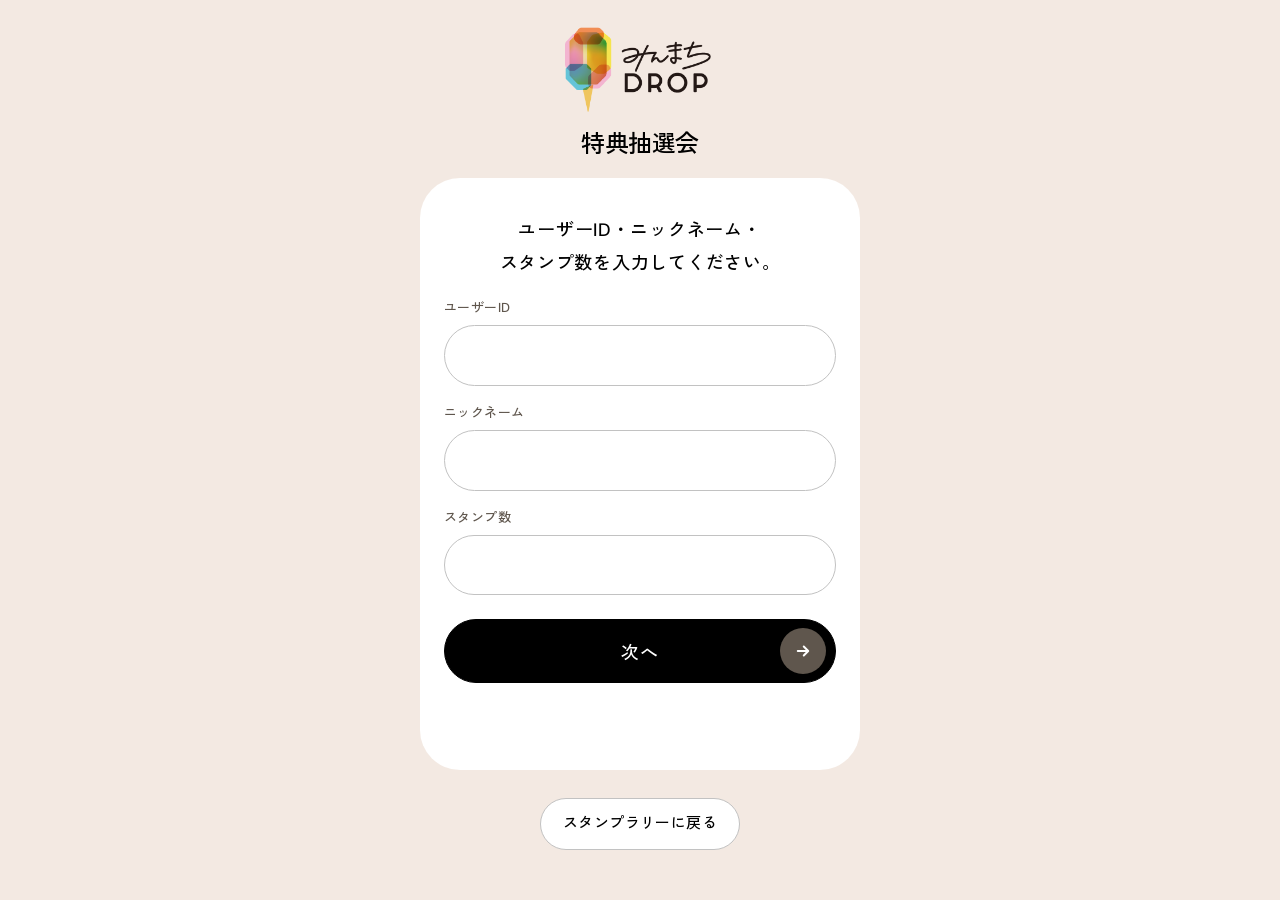
==== index.html @ 770a48d3 "change logo" ====
<!doctype html>
<html lang="ja">
<head>
  <meta charset="utf-8">
  <meta name="viewport" content="width=device-width, initial-scale=1, viewport-fit=cover">
  <meta name="robots" content="noindex, nofollow">
  <meta name="referrer" content="no-referrer">
  <meta name="theme-color" content="#F3E9E2">
  <title>特典抽選会</title>
  <link rel="preconnect" href="https://fonts.googleapis.com">
  <link rel="preconnect" href="https://fonts.gstatic.com" crossorigin>
  <link rel="stylesheet" href="https://fonts.googleapis.com/css2?family=Chonburi&family=DM+Sans:opsz,wght@9..40,400..800&family=Zen+Kaku+Gothic+New:wght@400;500;700&display=swap">
  <link rel="stylesheet" href="assets/style.css">
</head>
<body class="lottery lp">
  <main class="wrap">
    <header class="brand">
      <img class="brand-logo" src="assets/logo.png" alt="みんまちDROP for 中之島" width="262" height="160">
      <h1 id="eventName" class="brand-title">特典抽選会</h1>
    </header>

    <!-- ユーザーID・ニックネーム・スタンプ数の入力（遷移元サイトから渡す仕様が決まるまでの仮） -->
    <section data-view="entry" class="panel card">
      <p class="lead center">ユーザーID・ニックネーム・<br>スタンプ数を入力してください。</p>
      <form id="entryForm" class="form" novalidate>
        <label>ユーザーID
          <input id="userId" type="text" maxlength="100" autocomplete="off" autocapitalize="off" spellcheck="false" required>
        </label>
        <label>ニックネーム
          <input id="nickname" type="text" maxlength="30" autocomplete="nickname" required>
        </label>
        <label>スタンプ数
          <input id="points" type="number" inputmode="numeric" min="0" step="1" required>
        </label>
        <button class="btn btn-primary btn-xl" type="submit">次へ</button>
        <p class="error" id="entryError" role="alert"></p>
      </form>
    </section>

    <section data-view="loading" class="panel center" hidden>
      <p class="status-text">読み込み中<span class="dots"></span></p>
    </section>

    <!-- スタンプ数に応じたボタン -->
    <section data-view="tiers" class="panel" hidden>
      <div class="summary">
        <span><strong id="sumNick"></strong> さん</span>
        <span><strong id="sumPoints"></strong> スタンプ</span>
        <button id="changeBtn" class="link" type="button">入力し直す</button>
      </div>
      <p class="lead center" id="tierLead"></p>
      <div id="tierList" class="tier-list"></div>
      <p class="note center">ボタンを押すとアンケートに進みます。抽選は1人1回です。</p>
    </section>

    <section data-view="nocode" class="panel card center" hidden>
      <h2 class="h2">会場のQRコードから開いてください</h2>
      <p class="muted">抽選は会場に掲示しているQRコードから参加できます。</p>
    </section>

    <section data-view="closed" class="panel card center" hidden>
      <h2 class="h2">現在は受付時間外です</h2>
      <p class="muted" id="closedText"></p>
    </section>

    <section data-view="error" class="panel card center" hidden>
      <h2 class="h2">うまく読み込めませんでした</h2>
      <p id="errorText" class="muted"></p>
      <button id="retryBtn" class="btn" type="button">もう一度試す</button>
    </section>

    <div class="center rally-box">
      <a class="btn js-rally" href="#">スタンプラリーに戻る</a>
    </div>
  </main>

  <script src="assets/config.js"></script>
  <script src="assets/api.js"></script>
  <script src="assets/lp.js"></script>
</body>
</html>
---- assets/style.css ----
/* みんまちDROP のトーンに合わせたスタイル
   ベージュの地、黒の文字、ブラウンのアクセント、白いピル型ボタン、角を落とした八角形、
   ロゴの5色（半透明で重なる）を差し色に使う */

:root {
  --bg: #F3E9E2;
  --surface: #FFFFFF;
  --ink: #000000;
  --ink-2: #3D3D3D;
  --brown: #5F564D;
  --muted: #978E85;
  --line: #C2C2C2;
  --line-soft: #E4DAD2;

  --c-pink: #F49AC1;
  --c-orange: #F2803A;
  --c-yellow: #F6CF3A;
  --c-green: #43B26E;
  --c-blue: #46B4E3;

  --ok: #2E9E5B;
  --ng: #E04848;

  --radius-card: 28px;
  --radius-pill: 999px;
  --octagon: polygon(29% 0, 71% 0, 100% 29%, 100% 71%, 71% 100%, 29% 100%, 0 71%, 0 29%);

  --font: "DM Sans", "Zen Kaku Gothic New", "Hiragino Sans", "Yu Gothic UI", sans-serif;
  --font-display: "Chonburi", "DM Sans", serif;
}

* { box-sizing: border-box; }

html, body { margin: 0; }

body {
  background: var(--bg);
  color: var(--ink);
  font-family: var(--font);
  font-size: 16px;
  line-height: 1.7;
  letter-spacing: .02em;
  -webkit-text-size-adjust: 100%;
  -webkit-font-smoothing: antialiased;
}

button { font-family: inherit; }

.wrap {
  position: relative;
  max-width: 480px;
  margin: 0 auto;
  padding: 28px 20px calc(40px + env(safe-area-inset-bottom));
}

.center { text-align: center; }
.muted { color: var(--brown); }
.small { font-size: 13px; }
.h2 { margin: 4px 0 8px; font-size: 22px; font-weight: 700; letter-spacing: -.01em; }
.foot { margin: 32px 0 0; text-align: center; font-size: 12px; color: var(--muted); }
.error { color: var(--ng); min-height: 1.6em; margin: 8px 0 0; font-size: 14px; }

/* ---------- ブランド見出し ---------- */

.brand { text-align: center; margin-bottom: 8px; }
.brand-kicker {
  margin: 0;
  font-size: 13px;
  font-weight: 700;
  color: var(--brown);
  letter-spacing: .08em;
}
.brand-kicker span { margin-left: 2px; font-weight: 800; letter-spacing: .04em; }
.brand-title {
  margin: 2px 0 0;
  font-size: 26px;
  font-weight: 700;
  letter-spacing: -.01em;
}

/* ---------- カードとボタン ---------- */

.card {
  background: var(--surface);
  border-radius: var(--radius-card);
  padding: 28px 22px;
}

.panel { margin-top: 8px; }

.btn {
  appearance: none;
  display: inline-flex;
  align-items: center;
  justify-content: center;
  gap: 10px;
  min-height: 52px;
  padding: 12px 22px;
  border: 1px solid var(--line);
  border-radius: var(--radius-pill);
  background: var(--surface);
  color: var(--ink);
  font-size: 15px;
  font-weight: 500;
  white-space: nowrap;
  cursor: pointer;
  transition: transform .15s ease, background .15s ease;
}
.btn:active { transform: scale(.97); }
.btn:disabled { opacity: .45; cursor: default; }
.btn-primary { background: var(--ink); border-color: var(--ink); color: #fff; }
.btn-xl { width: 100%; min-height: 60px; font-size: 18px; font-weight: 700; margin: 8px 0; }
.btn-small { min-height: 36px; padding: 6px 14px; font-size: 13px; }

/* 抽選ボタン（黒のピル＋ブラウンの丸矢印） */
.cta {
  position: relative;
  display: inline-flex;
  align-items: center;
  justify-content: space-between;
  gap: 16px;
  width: 100%;
  max-width: 340px;
  min-height: 68px;
  margin: 18px auto 6px;
  padding: 8px 10px 8px 32px;
  border: 0;
  border-radius: var(--radius-pill);
  background: var(--ink);
  color: #fff;
  font-size: 20px;
  font-weight: 700;
  letter-spacing: .06em;
  cursor: pointer;
  transition: transform .15s ease;
}
.cta::after {
  content: "";
  position: absolute;
  inset: -6px;
  border-radius: inherit;
  border: 2px solid var(--ink);
  opacity: 0;
  animation: cta-pulse 2.2s ease-out infinite;
}
.cta:active { transform: scale(.97); }
.cta:disabled { opacity: .5; }
.cta:disabled::after { animation: none; }
.cta-icon {
  display: grid;
  place-items: center;
  width: 50px;
  height: 50px;
  border-radius: 50%;
  background: var(--brown);
}
@keyframes cta-pulse {
  0% { opacity: .5; transform: scale(1); }
  100% { opacity: 0; transform: scale(1.12, 1.35); }
}

.lead { margin: 4px 0 0; font-size: 17px; font-weight: 500; line-height: 1.8; }
.note { margin: 10px 0 0; font-size: 12px; color: var(--muted); }

.pill {
  display: inline-block;
  margin: 0 0 8px;
  padding: 4px 16px;
  border-radius: var(--radius-pill);
  font-size: 13px;
  font-weight: 700;
  color: #fff;
  background: var(--brown);
}
.pill-done { background: var(--brown); }

.status-text { margin: 8px 0 0; font-size: 16px; font-weight: 700; letter-spacing: .1em; }
.status-text-en { font-family: var(--font-display); font-size: 20px; font-weight: 400; letter-spacing: .06em; }
.dots::after { content: ""; animation: dots 1.2s steps(4) infinite; }
@keyframes dots { 0% { content: ""; } 25% { content: "."; } 50% { content: ".."; } 75% { content: "..."; } }

/* ---------- 抽選ステージ ---------- */

.stage {
  position: relative;
  width: 260px;
  height: 260px;
  margin: 12px auto 8px;
}

.orb {
  position: absolute;
  inset: 0;
  transition: transform .5s cubic-bezier(.2, .9, .3, 1.2);
}

.piece {
  position: absolute;
  top: 50%;
  left: 50%;
  width: 128px;
  height: 128px;
  margin: -64px 0 0 -64px;
  clip-path: var(--octagon);
  mix-blend-mode: multiply;
  opacity: .88;
  --x: 0px; --y: 0px; --r: 0deg;
  transform: translate(var(--x), var(--y)) rotate(var(--r));
  animation: float 5s ease-in-out infinite;
  transition: transform .45s cubic-bezier(.5, 0, .3, 1), opacity .45s ease;
}
.p1 { background: var(--c-orange); --x: -34px; --y: -46px; --r: -8deg; animation-delay: 0s; }
.p2 { background: var(--c-yellow); --x: 38px;  --y: -30px; --r: 10deg;  animation-delay: -1s; }
.p3 { background: var(--c-pink);   --x: -44px; --y: 22px;  --r: 6deg;   animation-delay: -2s; }
.p4 { background: var(--c-green);  --x: 30px;  --y: 36px;  --r: -12deg; animation-delay: -3s; }
.p5 { background: var(--c-blue);   --x: -4px;  --y: 52px;  --r: 18deg;  animation-delay: -4s; width: 96px; height: 96px; margin: -48px 0 0 -48px; }

@keyframes float {
  0%, 100% { transform: translate(var(--x), var(--y)) rotate(var(--r)); }
  50% { transform: translate(calc(var(--x) * 1.08), calc(var(--y) * 1.08 - 6px)) rotate(calc(var(--r) + 8deg)); }
}

.core {
  position: absolute;
  top: 50%;
  left: 50%;
  width: 92px;
  height: 92px;
  margin: -46px 0 0 -46px;
  display: grid;
  place-items: center;
  clip-path: var(--octagon);
  background: var(--surface);
  transition: transform .4s cubic-bezier(.2, .9, .3, 1.4);
}
.core-text {
  font-family: var(--font-display);
  font-size: 34px;
  line-height: 1;
  color: var(--ink);
  transition: transform .3s ease, opacity .2s ease;
}

.stage-ring {
  position: absolute;
  inset: 18px;
  border-radius: 50%;
  border: 1px dashed var(--line);
  opacity: .9;
}

.stage-flash {
  position: absolute;
  top: 50%;
  left: 50%;
  width: 80px;
  height: 80px;
  margin: -40px 0 0 -40px;
  border-radius: 50%;
  background: #fff;
  opacity: 0;
  pointer-events: none;
}

/* 抽選中：ピースがかき混ぜられ、全体が回る */
.stage[data-state="drawing"] .orb { animation: spin 1.1s linear infinite; }
.stage[data-state="drawing"] .piece { animation: shuffle .55s ease-in-out infinite alternate; }
.stage[data-state="drawing"] .p2 { animation-delay: -.11s; }
.stage[data-state="drawing"] .p3 { animation-delay: -.22s; }
.stage[data-state="drawing"] .p4 { animation-delay: -.33s; }
.stage[data-state="drawing"] .p5 { animation-delay: -.44s; }
.stage[data-state="drawing"] .core { animation: throb .55s ease-in-out infinite alternate; }
.stage[data-state="drawing"] .core-text { animation: spin-rev 1.1s linear infinite; }
.stage[data-state="drawing"] .stage-ring { animation: spin 6s linear infinite; border-color: var(--ink); }

@keyframes spin { to { transform: rotate(360deg); } }
@keyframes spin-rev { to { transform: rotate(-360deg); } }
@keyframes shuffle {
  0% { transform: translate(var(--x), var(--y)) rotate(var(--r)) scale(1); }
  100% { transform: translate(calc(var(--x) * -.6), calc(var(--y) * -.6)) rotate(calc(var(--r) + 90deg)) scale(.82); }
}
@keyframes throb { from { transform: scale(.92); } to { transform: scale(1.06); } }

/* 発表直前：中心に集まる */
.stage[data-state="reveal"] .piece {
  animation: none;
  transform: translate(0, 0) rotate(45deg) scale(.45);
}
.stage[data-state="reveal"] .core { transform: scale(.7); }
.stage[data-state="reveal"] .core-text { opacity: 0; }

/* 当たり：はじけて大きく開く */
.stage[data-state="win"] .piece {
  animation: float 4s ease-in-out infinite;
  --x: 0px; --y: 0px;
}
.stage[data-state="win"] .p1 { --x: -50px; --y: -44px; }
.stage[data-state="win"] .p2 { --x: 52px;  --y: -40px; }
.stage[data-state="win"] .p3 { --x: -54px; --y: 38px; }
.stage[data-state="win"] .p4 { --x: 50px;  --y: 44px; }
.stage[data-state="win"] .p5 { --x: 0px;   --y: 62px; }
.stage[data-state="win"] .orb { transform: scale(.9); }
.stage[data-state="win"] .core { transform: scale(1.25); }
.stage[data-state="win"] .core-text { font-size: 26px; }
.stage[data-state="win"] .stage-flash { animation: flash .7s ease-out; }
.stage[data-state="win"] .stage-ring { border-style: solid; border-color: var(--c-orange); animation: spin 18s linear infinite; }

/* はずれ：ピースがしずくのように落ちる */
.stage[data-state="lose"] .piece { animation: none; opacity: .35; }
.stage[data-state="lose"] .p1 { transform: translate(-60px, 70px) rotate(-30deg) scale(.6); }
.stage[data-state="lose"] .p2 { transform: translate(64px, 76px) rotate(40deg) scale(.6); }
.stage[data-state="lose"] .p3 { transform: translate(-24px, 92px) rotate(20deg) scale(.55); }
.stage[data-state="lose"] .p4 { transform: translate(30px, 96px) rotate(-20deg) scale(.55); }
.stage[data-state="lose"] .p5 { transform: translate(0, 104px) rotate(10deg) scale(.6); }
.stage[data-state="lose"] .core { transform: translateY(-6px); }

@keyframes flash {
  0% { opacity: .95; transform: scale(.4); }
  100% { opacity: 0; transform: scale(4.2); }
}

/* 結果の見出しとの間をあける */
.stage[data-state="win"] { margin-bottom: 20px; }
.stage[data-state="lose"] { margin-bottom: 4px; }

/* ---------- 結果 ---------- */

.result-en {
  margin: 0 0 12px;
  font-family: var(--font-display);
  font-size: 40px;
  line-height: 1.1;
  letter-spacing: .02em;
  background: linear-gradient(90deg, var(--c-orange), var(--c-pink) 35%, var(--c-blue) 65%, var(--c-green));
  -webkit-background-clip: text;
  background-clip: text;
  color: transparent;
}
.result-en-lose { background: none; color: var(--brown); font-size: 30px; }

.result-card { animation: pop .5s cubic-bezier(.2, .9, .3, 1.2) both; }
.result-en { animation: pop .5s cubic-bezier(.2, .9, .3, 1.4) both; }
@keyframes pop {
  0% { opacity: 0; transform: translateY(18px) scale(.94); }
  100% { opacity: 1; transform: none; }
}

.result-label {
  display: inline-block;
  margin: 0 0 6px;
  padding: 3px 16px;
  border-radius: var(--radius-pill);
  font-size: 13px;
  font-weight: 700;
  color: #fff;
  background: var(--ink);
}
.result-label-lose { background: var(--muted); }

.prize { margin: 6px 0 18px; font-size: 26px; font-weight: 700; line-height: 1.4; letter-spacing: -.01em; }

.qr {
  width: min(240px, 66vw);
  margin: 0 auto 14px;
  padding: 12px;
  background: #fff;
  border: 1px solid var(--line-soft);
  border-radius: 20px;
}
.qr svg { display: block; width: 100%; height: auto; }

.code-label { margin: 4px 0 0; font-size: 12px; color: var(--muted); letter-spacing: .1em; }
.code { margin: 0 0 10px; font-size: 34px; font-weight: 700; letter-spacing: .14em; font-variant-numeric: tabular-nums; }

.confetti {
  position: fixed;
  inset: 0;
  width: 100%;
  height: 100%;
  pointer-events: none;
  z-index: 20;
}

@media (prefers-reduced-motion: reduce) {
  .piece, .core, .core-text, .orb, .stage-ring, .cta::after, .dots::after,
  .result-card, .result-en, .stage-flash { animation: none !important; transition: none !important; }
}

/* ---------- スタッフ画面 ---------- */

.staff .wrap { max-width: 560px; }
.staff .brand-title { font-size: 22px; }
.staff-info { margin: 4px 0 0; font-size: 13px; color: var(--brown); }

.form { display: grid; gap: 16px; }
.form label { display: grid; gap: 6px; font-size: 13px; font-weight: 500; color: var(--brown); }
.form input {
  font: inherit;
  font-size: 18px;
  padding: 14px 18px;
  border-radius: 16px;
  border: 1px solid var(--line);
  background: #fff;
  color: var(--ink);
}
.form input:focus { outline: 2px solid var(--ink); outline-offset: 1px; }
.form.inline { grid-template-columns: minmax(0, 1fr) auto; align-items: end; margin-top: 18px; }
.form.inline input { width: 100%; min-width: 0; }

.row { display: flex; gap: 8px; align-items: center; margin-top: 14px; }
.row.between { justify-content: space-between; margin-top: 0; margin-bottom: 14px; }
.row.center { justify-content: center; }

.tabs {
  display: flex;
  gap: 4px;
  margin: 8px 0 16px;
  padding: 5px;
  border-radius: var(--radius-pill);
  background: var(--brown);
}
.tab {
  border: 0;
  background: transparent;
  color: #fff;
  border-radius: var(--radius-pill);
  padding: 9px 18px;
  font-size: 14px;
  font-weight: 500;
  cursor: pointer;
}
.tab.active { background: #fff; color: var(--ink); font-weight: 700; }
.tab-right { margin-left: auto; opacity: .75; }

.reader { width: 100%; min-height: 8px; border-radius: 20px; overflow: hidden; }
.reader video { border-radius: 20px; }

.table-wrap { overflow-x: auto; }
.table { width: 100%; border-collapse: collapse; font-size: 14px; }
.table th, .table td { padding: 10px 6px; border-bottom: 1px solid var(--line-soft); text-align: right; white-space: nowrap; }
.table th:first-child, .table td:first-child { text-align: left; white-space: normal; }
.table th { font-size: 11px; color: var(--muted); font-weight: 500; letter-spacing: .06em; }
.table tr.zero td { color: var(--ng); }

.totals { display: grid; grid-template-columns: repeat(auto-fit, minmax(96px, 1fr)); gap: 8px; margin: 18px 0 0; }
.totals div { background: var(--bg); border-radius: 18px; padding: 10px 14px; }
.totals dt { font-size: 11px; color: var(--brown); }
.totals dd { margin: 0; font-size: 22px; font-weight: 700; font-variant-numeric: tabular-nums; }

.warn { margin-top: 14px; padding: 12px 16px; border-radius: 18px; background: #FBE7D9; font-size: 13px; }

.badge {
  display: inline-block;
  margin: 0 0 8px;
  padding: 6px 18px;
  border-radius: var(--radius-pill);
  font-size: 15px;
  font-weight: 700;
  color: #fff;
  background: var(--brown);
}
.badge-win { background: var(--c-orange); }
.badge-ok { background: var(--ok); }
.badge-ng { background: var(--ng); }

.sheet {
  position: fixed;
  inset: 0;
  z-index: 10;
  display: flex;
  align-items: flex-end;
  justify-content: center;
  padding: 16px;
  background: rgba(95, 86, 77, .55);
}
.sheet[hidden] { display: none; }
.sheet-body { width: 100%; max-width: 520px; animation: pop .3s ease both; }
.sheet .prize { margin-bottom: 8px; }

/* ===== LP・アンケート ===== */
.summary {
  display: flex;
  flex-wrap: wrap;
  align-items: center;
  justify-content: center;
  gap: 6px 14px;
  margin: 0 0 14px;
  font-size: 13px;
  color: var(--brown);
}
.summary strong { color: var(--ink); font-weight: 700; word-break: break-all; }
.link {
  appearance: none;
  border: 0;
  background: none;
  padding: 0;
  font: inherit;
  font-size: 13px;
  color: var(--ink);
  text-decoration: underline;
  cursor: pointer;
}
.lp .form, .survey-form { margin-top: 18px; }

.tier-list { display: grid; gap: 12px; margin: 20px 0 6px; }
.tier {
  appearance: none;
  display: flex;
  align-items: center;
  justify-content: space-between;
  gap: 12px;
  width: 100%;
  min-height: 68px;
  padding: 10px 26px;
  border: 2px solid var(--ink);
  border-radius: var(--radius-pill);
  background: var(--surface);
  color: var(--ink);
  font: inherit;
  cursor: pointer;
  transition: transform .15s ease;
}
.tier:active { transform: scale(.97); }
.tier-label { font-size: 19px; font-weight: 700; letter-spacing: .04em; }
.tier-range { font-size: 14px; font-weight: 500; }
.tier:not(:disabled) { color: var(--ink); box-shadow: 0 6px 0 var(--ink); }
.tier-c0:not(:disabled) { background: var(--c-yellow); }
.tier-c1:not(:disabled) { background: var(--c-orange); }
.tier-c2:not(:disabled) { background: var(--c-pink); }
.tier-c3:not(:disabled) { background: var(--c-blue); }
.tier-c4:not(:disabled) { background: var(--c-green); }
.tier:disabled {
  border-color: var(--line-soft);
  background: var(--line-soft);
  color: var(--muted);
  cursor: default;
}

.survey-form { display: grid; gap: 4px; }
.q { margin: 0 0 18px; padding: 0; border: 0; min-width: 0; }
.q-label { padding: 0; margin: 0 0 10px; font-size: 16px; font-weight: 700; line-height: 1.6; }
.req {
  display: inline-block;
  margin-left: 8px;
  padding: 0 8px;
  border-radius: var(--radius-pill);
  background: var(--ink);
  color: #fff;
  font-size: 11px;
  font-weight: 700;
  vertical-align: 2px;
}
.q-options { display: grid; gap: 8px; }
.opt {
  display: flex;
  align-items: center;
  gap: 10px;
  padding: 10px 16px;
  border: 1px solid var(--line);
  border-radius: 16px;
  font-size: 15px;
  cursor: pointer;
}
.opt:has(input:checked) { border-color: var(--ink); background: #FFF6E0; }
.opt input { width: 18px; height: 18px; margin: 0; accent-color: var(--ink); }
.q-input {
  width: 100%;
  font: inherit;
  font-size: 16px;
  padding: 12px 16px;
  border-radius: 16px;
  border: 1px solid var(--line);
  background: #fff;
  color: var(--ink);
}
textarea.q-input { resize: vertical; }
.q-input:focus { outline: 2px solid var(--ink); outline-offset: 1px; }
.q-error { margin: 6px 0 0; min-height: 0; font-size: 13px; color: var(--ng); }
.q-error:empty { display: none; }
.q.ng .opt, .q.ng .q-input { border-color: var(--ng); }

.done-note {
  margin: 0 auto 10px;
  padding: 8px 18px;
  width: fit-content;
  border-radius: var(--radius-pill);
  background: var(--brown);
  color: #fff;
  font-size: 13px;
  font-weight: 700;
  text-align: center;
}
#backBox { margin-top: 20px; }
.redeem-form { margin: 14px 0 6px; text-align: left; }
.redeem-form input { text-align: center; letter-spacing: .3em; font-size: 24px; font-weight: 700; }
.tier-h { margin-top: 22px; font-size: 16px; }

/* =====================================================================
   みんまちDROP for 中之島（drop.machiapps.com/nakanoshima）のトンマナに合わせる
   ・ロゴ画像のヘッダー、ミディアムウェイトの見出し、詰め気味の字間
   ・白地＋細いグレー枠のピル型ボタンに、ブラウンの丸い矢印アイコン
   ・ラベル類はブラウン地に白文字のピル
   ===================================================================== */

:root {
  --radius-card: 40px;
  --beige-soft: #F8F2EE;
  --arrow-white: url("data:image/svg+xml,%3Csvg xmlns='http://www.w3.org/2000/svg' viewBox='0 0 24 24'%3E%3Cpath d='M5 12h13M13 6l6 6-6 6' fill='none' stroke='%23fff' stroke-width='2.6' stroke-linecap='round' stroke-linejoin='round'/%3E%3C/svg%3E");
}

body { letter-spacing: .03em; }
.wrap { padding-top: 20px; }

/* ---------- ヘッダー ---------- */
.brand { margin-bottom: 14px; }
.brand-logo { display: block; width: 150px; height: auto; margin: 0 auto 12px; }
.brand-sub {
  display: inline-block;
  margin: 0 0 6px;
  padding: 2px 14px;
  border-radius: var(--radius-pill);
  background: var(--brown);
  color: #fff;
  font-size: 11px;
  font-weight: 700;
  letter-spacing: .12em;
}
.brand-title { margin: 0; font-size: 24px; font-weight: 500; letter-spacing: -.02em; }
.staff .brand-title { font-size: 20px; }

/* ---------- 文字 ---------- */
.lead { font-size: 18px; font-weight: 500; line-height: 1.8; letter-spacing: .04em; }
.h2 { font-weight: 500; letter-spacing: -.02em; }
.note, .foot { letter-spacing: .04em; }

/* ---------- カード ---------- */
.card { padding: 32px 24px; }

/* ---------- ボタン：黒のピル＋ブラウンの丸矢印（抽選ボタンと同じ形） ---------- */
.btn-xl.btn-primary {
  position: relative;
  min-height: 64px;
  padding: 10px 64px;
  border-radius: var(--radius-pill);
  font-weight: 500;
  letter-spacing: .06em;
}
.btn-xl.btn-primary::after {
  content: "";
  position: absolute;
  top: 50%;
  right: 9px;
  width: 46px;
  height: 46px;
  margin-top: -23px;
  border-radius: 50%;
  background: var(--brown) var(--arrow-white) center / 18px no-repeat;
}
.btn-xl.btn-primary:disabled::after { opacity: .6; }
.btn { font-weight: 500; }

/* ---------- LP のボタン（気分選択ボタンと同じ、白いピル＋丸矢印） ---------- */
.tier-list { gap: 14px; }
.tier,
.tier:not(:disabled),
.tier-c0:not(:disabled), .tier-c1:not(:disabled), .tier-c2:not(:disabled),
.tier-c3:not(:disabled), .tier-c4:not(:disabled) {
  position: relative;
  justify-content: flex-start;
  gap: 14px;
  min-height: 80px;
  padding: 10px 72px 10px 30px;
  border: 1px solid var(--line);
  background: var(--surface);
  color: var(--ink);
  box-shadow: none;
}
.tier::after {
  content: "";
  position: absolute;
  top: 50%;
  right: 20px;
  width: 34px;
  height: 34px;
  margin-top: -17px;
  border-radius: 50%;
  background: var(--brown) var(--arrow-white) center / 16px no-repeat;
}
.tier-label { font-size: 20px; font-weight: 500; letter-spacing: -.02em; }
.tier-range { font-size: 13px; font-weight: 500; color: var(--brown); letter-spacing: .02em; }
.tier:disabled {
  background: rgba(255, 255, 255, .45);
  border-color: var(--line-soft);
  color: var(--muted);
}
.tier:disabled .tier-range { color: var(--muted); }
.tier:disabled::after { background-color: var(--line); opacity: .7; }

/* ---------- ID・ポイントの表示（白いピル） ---------- */
.summary {
  width: fit-content;
  max-width: 100%;
  margin: 0 auto 18px;
  padding: 8px 22px;
  border-radius: var(--radius-pill);
  background: var(--surface);
  font-size: 13px;
}

/* ---------- ラベル類（ブラウンのピル） ---------- */
.result-label,
.pill,
.req,
.done-note { background: var(--brown); color: #fff; font-weight: 500; }
.result-label { padding: 4px 18px; font-size: 13px; letter-spacing: .06em; }
.result-label-lose { background: var(--muted); }
.req { font-weight: 500; }

/* ---------- 結果 ---------- */
.result-en {
  background: none;
  -webkit-background-clip: border-box;
  background-clip: border-box;
  color: var(--ink);
  font-size: 38px;
}
.result-en-lose { color: var(--brown); font-size: 30px; }
.prize { font-size: 26px; font-weight: 500; letter-spacing: -.02em; }

/* ---------- 入力欄（白いピル） ---------- */
.form label { font-weight: 500; }
.form input {
  border-radius: var(--radius-pill);
  padding: 14px 24px;
}
.form input:focus,
.q-input:focus { outline: 2px solid var(--brown); outline-offset: 1px; }
.redeem-form input { letter-spacing: .3em; }

/* ---------- アンケート ---------- */
.q-label { font-weight: 500; font-size: 17px; letter-spacing: .02em; }
.opt {
  min-height: 52px;
  padding: 10px 22px;
  border-radius: var(--radius-pill);
  background: var(--surface);
}
.opt:has(input:checked) { border-color: var(--brown); background: var(--beige-soft); }
.opt input { accent-color: var(--brown); }
select.q-input, input.q-input { border-radius: var(--radius-pill); padding: 12px 22px; }
textarea.q-input { border-radius: 24px; padding: 14px 20px; }

/* ---------- 抽選の演出 ---------- */
.stage[data-state="win"] .stage-ring { border-color: var(--brown); }
.summary[hidden] { display: none; }
.form > *, .form label { min-width: 0; }
.form input { width: 100%; min-width: 0; }

/* =====================================================================
   v3.0：結果を日本語表記に、スタンプラリーに戻るボタン
   ===================================================================== */
.result-ja { font-family: var(--font); font-weight: 700; letter-spacing: .08em; }
.stage[data-state="win"] .core-text { font-size: 26px; }
.stage[data-state="lose"] .core-text { font-size: 22px; color: var(--brown); }
a.btn { text-decoration: none; }
.rally-box { margin-top: 28px; }
#backBox .btn { min-width: 240px; }
#backBox p { margin: 14px 0 0; }
.survey-form .cta { margin-top: 10px; }
/* ボタン名が長くなったので1行に収める */
.tier-label { font-size: 17px; white-space: nowrap; }
.tier-range { white-space: nowrap; }
@media (max-width: 360px) { .tier-label { font-size: 15px; } }
.redeem-note { margin: 4px 0 0; text-align: center; }
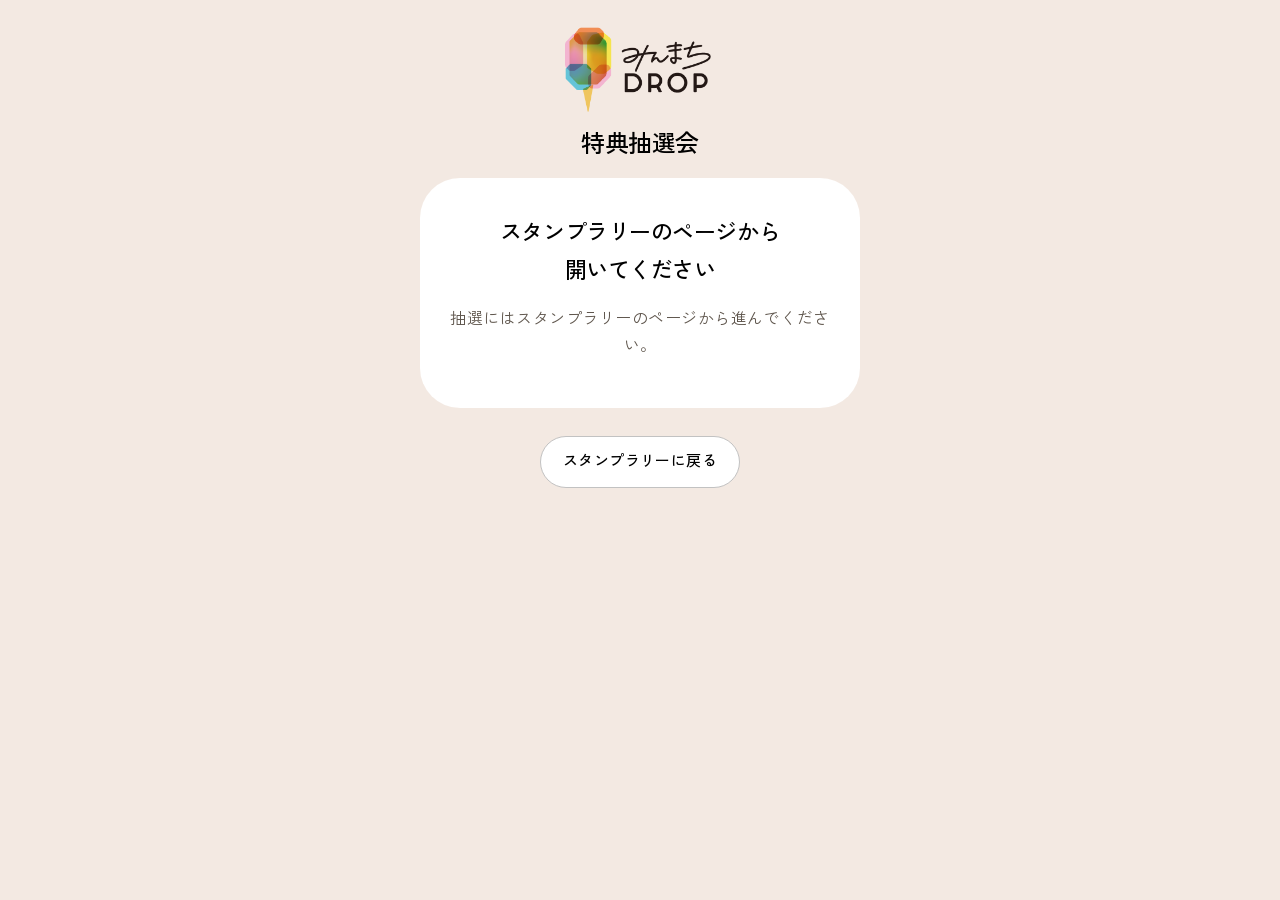
==== commit 7b4c80cf: "LP: URL パラメータ（account_id / point）で受け取り、ニックネームを廃止 - ユーザーID・スタンプ数は ?account_id=<ID>&point=<スタンプ数> で受け取" ====
--- a/index.html
+++ b/index.html
@@ -19,34 +19,20 @@
       <h1 id="eventName" class="brand-title">特典抽選会</h1>
     </header>
 
-    <!-- ユーザーID・ニックネーム・スタンプ数の入力（遷移元サイトから渡す仕様が決まるまでの仮） -->
-    <section data-view="entry" class="panel card">
-      <p class="lead center">ユーザーID・ニックネーム・<br>スタンプ数を入力してください。</p>
-      <form id="entryForm" class="form" novalidate>
-        <label>ユーザーID
-          <input id="userId" type="text" maxlength="100" autocomplete="off" autocapitalize="off" spellcheck="false" required>
-        </label>
-        <label>ニックネーム
-          <input id="nickname" type="text" maxlength="30" autocomplete="nickname" required>
-        </label>
-        <label>スタンプ数
-          <input id="points" type="number" inputmode="numeric" min="0" step="1" required>
-        </label>
-        <button class="btn btn-primary btn-xl" type="submit">次へ</button>
-        <p class="error" id="entryError" role="alert"></p>
-      </form>
+    <!-- 遷移元（スタンプラリー）から ?account_id=…&point=… で来なかったとき -->
+    <section data-view="noparam" class="panel card center" hidden>
+      <h2 class="h2">スタンプラリーのページから<br>開いてください</h2>
+      <p class="muted">抽選にはスタンプラリーのページから進んでください。</p>
     </section>
 
-    <section data-view="loading" class="panel center" hidden>
-      <p class="status-text">読み込み中<span class="dots"></span></p>
+    <section data-view="loading" class="panel center">
+      <p class="status-text status-text-en">Loading...</p>
     </section>
 
     <!-- スタンプ数に応じたボタン -->
     <section data-view="tiers" class="panel" hidden>
       <div class="summary">
-        <span><strong id="sumNick"></strong> さん</span>
         <span><strong id="sumPoints"></strong> スタンプ</span>
-        <button id="changeBtn" class="link" type="button">入力し直す</button>
       </div>
       <p class="lead center" id="tierLead"></p>
       <div id="tierList" class="tier-list"></div>
--- a/assets/style.css
+++ b/assets/style.css
@@ -772,3 +772,103 @@
 .tier-range { white-space: nowrap; }
 @media (max-width: 360px) { .tier-label { font-size: 15px; } }
 .redeem-note { margin: 4px 0 0; text-align: center; }
+
+/* ボタン名とスタンプ範囲が1行に収まらない幅では、範囲を次の行に回す（横にはみ出さない） */
+.tier,
+.tier:not(:disabled),
+.tier-c0:not(:disabled), .tier-c1:not(:disabled), .tier-c2:not(:disabled),
+.tier-c3:not(:disabled), .tier-c4:not(:disabled) { flex-wrap: wrap; column-gap: 12px; row-gap: 0; line-height: 1.4; }
+
+/* =====================================================================
+   スマホ（幅430px以下。iPhone SE〜Pro Max、Android の大半）：スクロールを減らすために詰める
+   ===================================================================== */
+@media (max-width: 430px) {
+  .wrap { padding: 10px 16px calc(20px + env(safe-area-inset-bottom)); }
+
+  /* ヘッダー */
+  .brand { margin-bottom: 8px; }
+  .brand-logo { width: 76px; margin-bottom: 0; }
+  .brand-title { font-size: 19px; line-height: 1.4; }
+
+  /* 文字・カード・ボタン */
+  .lead { font-size: 15px; line-height: 1.6; }
+  .note { margin-top: 6px; font-size: 11px; }
+  .card { padding: 20px 18px; }
+  .btn { min-height: 44px; padding: 8px 20px; font-size: 14px; }
+  .btn-xl { margin: 4px 0; }
+  .btn-xl.btn-primary { min-height: 52px; }
+  .btn-xl.btn-primary::after { width: 38px; height: 38px; margin-top: -19px; }
+  .cta { min-height: 56px; margin-top: 12px; font-size: 18px; }
+  .cta-icon { width: 42px; height: 42px; }
+  .error { min-height: 0; margin-top: 4px; }
+  .rally-box { margin-top: 14px; }
+  .summary { margin-bottom: 8px; padding: 4px 18px; font-size: 12px; }
+
+  /* LP：入力欄とボタン */
+  .lp .form { margin-top: 10px; gap: 8px; }
+  .form label { gap: 2px; }
+  .form input { padding: 9px 20px; }
+  .lp .card { padding: 18px 16px; }
+  .tier-list { gap: 10px; margin: 12px 0 4px; }
+  .tier,
+  .tier:not(:disabled),
+  .tier-c0:not(:disabled), .tier-c1:not(:disabled), .tier-c2:not(:disabled),
+  .tier-c3:not(:disabled), .tier-c4:not(:disabled) { min-height: 58px; padding: 8px 58px 8px 22px; column-gap: 10px; }
+  .tier-label { font-size: 16px; }
+  .tier::after { width: 30px; height: 30px; margin-top: -15px; }
+
+  /* アンケート：短い選択肢は2列に並べる */
+  .survey-form { margin-top: 12px; }
+  .q { margin-bottom: 12px; }
+  .q-label { margin-bottom: 6px; font-size: 15px; line-height: 1.5; }
+  .q-options { grid-template-columns: 1fr 1fr; gap: 6px; }
+  .opt { min-height: 40px; padding: 6px 10px; gap: 6px; font-size: 13px; line-height: 1.3; letter-spacing: 0; }
+  .opt input { width: 16px; height: 16px; flex: none; }
+  textarea.q-input { padding: 10px 16px; }
+
+  /* 抽選の演出：ステージを縮小（見た目だけ縮め、余白を詰める） */
+  .stage,
+  .stage[data-state="win"],
+  .stage[data-state="lose"] { transform: scale(.48); margin: -66px auto -62px; }
+  .done-note { margin-bottom: 6px; padding: 4px 14px; font-size: 12px; }
+
+  /* 結果 */
+  .result-en { margin-bottom: 4px; font-size: 26px; line-height: 1.2; }
+  .result-en-lose { font-size: 26px; }
+  .result-card { padding: 14px 18px; }
+  #redeemBox > p.small { margin: 4px 0; }
+  .redeem-form .error:empty { display: none; }
+  .prize { margin: 0 0 4px; font-size: 21px; line-height: 1.35; }
+  .result-card .small { font-size: 12px; line-height: 1.6; }
+  .redeem-form { margin: 8px 0 0; gap: 6px; }
+  .redeem-form input { padding: 5px 20px; font-size: 18px; }
+  .redeem-note { font-size: 11px; }
+  #backBox { margin-top: 10px; }
+  .status-text { margin-top: 0; }
+}
+
+/* 幅の狭いスマホ（iPhone SE 第1世代など）：ボタン名とスタンプ範囲を2段に */
+@media (max-width: 360px) {
+  .tier,
+  .tier:not(:disabled),
+  .tier-c0:not(:disabled), .tier-c1:not(:disabled), .tier-c2:not(:disabled),
+  .tier-c3:not(:disabled), .tier-c4:not(:disabled) {
+    flex-direction: column;
+    align-items: flex-start;
+    justify-content: center;
+    gap: 0;
+    padding: 8px 58px 8px 22px;
+    line-height: 1.4;
+  }
+  .tier-range { font-size: 12px; }
+}
+
+/* 表示できる高さがとくに小さい画面（iPhone SE の Safari など）：抽選の円をさらに小さく */
+@media (max-width: 430px) and (max-height: 600px) {
+  .stage,
+  .stage[data-state="win"],
+  .stage[data-state="lose"] { transform: scale(.4); margin: -78px auto -74px; }
+  .brand { margin-bottom: 6px; }
+  .brand-logo { width: 64px; }
+  .brand-title { font-size: 18px; }
+}
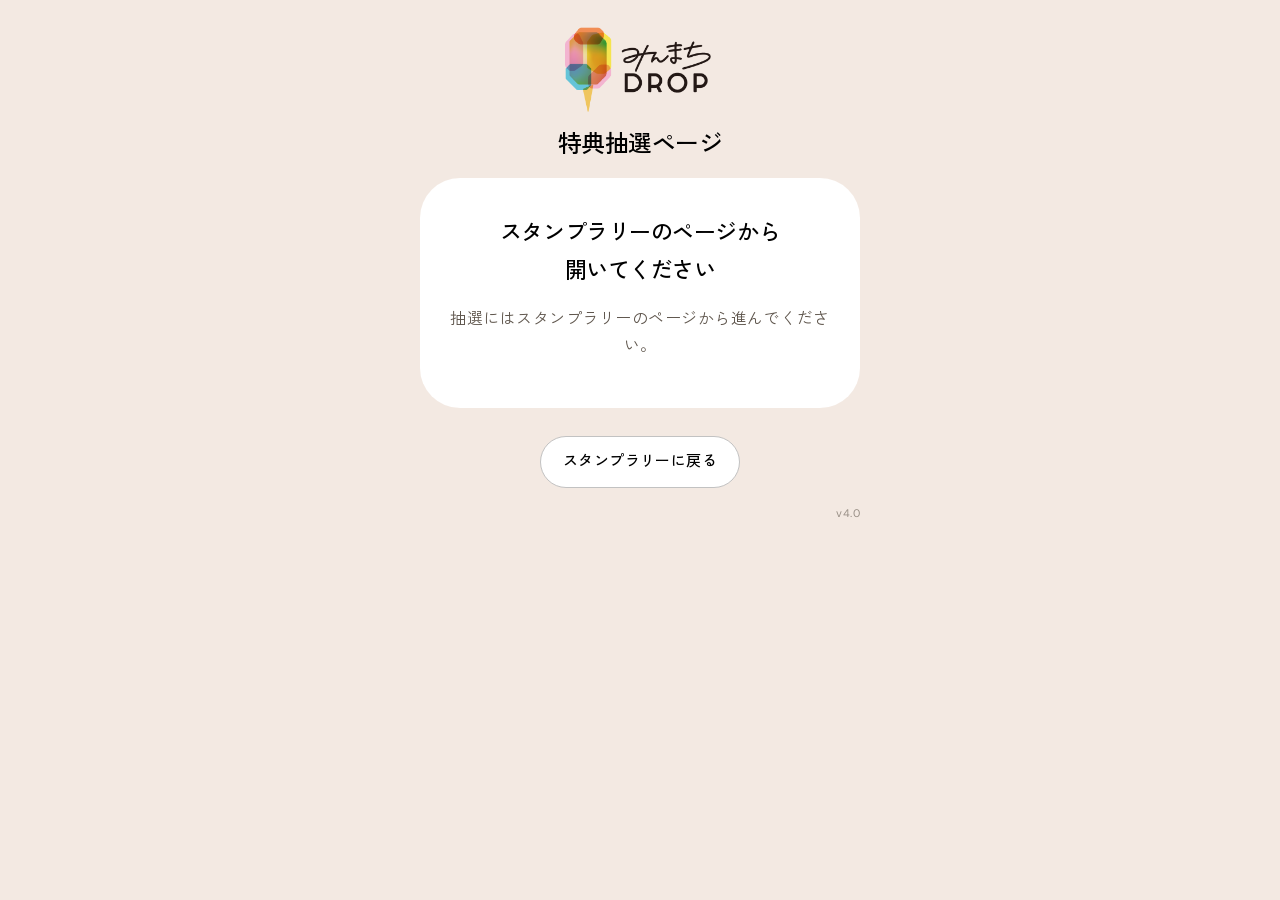
==== commit 9d34c96b: "画面の調整（見出し・結果の文言・アンケート6問・バージョン番号）、スタッフ用ページの削除、エラーのログ記録（v4.0-07） 画面 - すべての参加者画面の見出しを「特典抽選ページ」に（LP・抽選画面" ====
--- a/index.html
+++ b/index.html
@@ -6,7 +6,7 @@
   <meta name="robots" content="noindex, nofollow">
   <meta name="referrer" content="no-referrer">
   <meta name="theme-color" content="#F3E9E2">
-  <title>特典抽選会</title>
+  <title>特典抽選ページ</title>
   <link rel="preconnect" href="https://fonts.googleapis.com">
   <link rel="preconnect" href="https://fonts.gstatic.com" crossorigin>
   <link rel="stylesheet" href="https://fonts.googleapis.com/css2?family=Chonburi&family=DM+Sans:opsz,wght@9..40,400..800&family=Zen+Kaku+Gothic+New:wght@400;500;700&display=swap">
@@ -16,7 +16,7 @@
   <main class="wrap">
     <header class="brand">
       <img class="brand-logo" src="assets/logo.png" alt="みんまちDROP for 中之島" width="262" height="160">
-      <h1 id="eventName" class="brand-title">特典抽選会</h1>
+      <h1 id="eventName" class="brand-title">特典抽選ページ</h1>
     </header>
 
     <!-- 遷移元（スタンプラリー）から ?account_id=…&point=… で来なかったとき -->
@@ -58,6 +58,8 @@
     <div class="center rally-box">
       <a class="btn js-rally" href="#">スタンプラリーに戻る</a>
     </div>
+
+    <p class="app-version js-app-version" hidden></p>
   </main>
 
   <script src="assets/config.js"></script>
--- a/assets/style.css
+++ b/assets/style.css
@@ -110,7 +110,6 @@
 .btn:disabled { opacity: .45; cursor: default; }
 .btn-primary { background: var(--ink); border-color: var(--ink); color: #fff; }
 .btn-xl { width: 100%; min-height: 60px; font-size: 18px; font-weight: 700; margin: 8px 0; }
-.btn-small { min-height: 36px; padding: 6px 14px; font-size: 13px; }
 
 /* 抽選ボタン（黒のピル＋ブラウンの丸矢印） */
 .cta {
@@ -359,19 +358,6 @@
 
 .prize { margin: 6px 0 18px; font-size: 26px; font-weight: 700; line-height: 1.4; letter-spacing: -.01em; }
 
-.qr {
-  width: min(240px, 66vw);
-  margin: 0 auto 14px;
-  padding: 12px;
-  background: #fff;
-  border: 1px solid var(--line-soft);
-  border-radius: 20px;
-}
-.qr svg { display: block; width: 100%; height: auto; }
-
-.code-label { margin: 4px 0 0; font-size: 12px; color: var(--muted); letter-spacing: .1em; }
-.code { margin: 0 0 10px; font-size: 34px; font-weight: 700; letter-spacing: .14em; font-variant-numeric: tabular-nums; }
-
 .confetti {
   position: fixed;
   inset: 0;
@@ -386,11 +372,7 @@
   .result-card, .result-en, .stage-flash { animation: none !important; transition: none !important; }
 }
 
-/* ---------- スタッフ画面 ---------- */
-
-.staff .wrap { max-width: 560px; }
-.staff .brand-title { font-size: 22px; }
-.staff-info { margin: 4px 0 0; font-size: 13px; color: var(--brown); }
+/* ---------- 入力欄（結果画面の引換パスワード） ---------- */
 
 .form { display: grid; gap: 16px; }
 .form label { display: grid; gap: 6px; font-size: 13px; font-weight: 500; color: var(--brown); }
@@ -404,78 +386,6 @@
   color: var(--ink);
 }
 .form input:focus { outline: 2px solid var(--ink); outline-offset: 1px; }
-.form.inline { grid-template-columns: minmax(0, 1fr) auto; align-items: end; margin-top: 18px; }
-.form.inline input { width: 100%; min-width: 0; }
-
-.row { display: flex; gap: 8px; align-items: center; margin-top: 14px; }
-.row.between { justify-content: space-between; margin-top: 0; margin-bottom: 14px; }
-.row.center { justify-content: center; }
-
-.tabs {
-  display: flex;
-  gap: 4px;
-  margin: 8px 0 16px;
-  padding: 5px;
-  border-radius: var(--radius-pill);
-  background: var(--brown);
-}
-.tab {
-  border: 0;
-  background: transparent;
-  color: #fff;
-  border-radius: var(--radius-pill);
-  padding: 9px 18px;
-  font-size: 14px;
-  font-weight: 500;
-  cursor: pointer;
-}
-.tab.active { background: #fff; color: var(--ink); font-weight: 700; }
-.tab-right { margin-left: auto; opacity: .75; }
-
-.reader { width: 100%; min-height: 8px; border-radius: 20px; overflow: hidden; }
-.reader video { border-radius: 20px; }
-
-.table-wrap { overflow-x: auto; }
-.table { width: 100%; border-collapse: collapse; font-size: 14px; }
-.table th, .table td { padding: 10px 6px; border-bottom: 1px solid var(--line-soft); text-align: right; white-space: nowrap; }
-.table th:first-child, .table td:first-child { text-align: left; white-space: normal; }
-.table th { font-size: 11px; color: var(--muted); font-weight: 500; letter-spacing: .06em; }
-.table tr.zero td { color: var(--ng); }
-
-.totals { display: grid; grid-template-columns: repeat(auto-fit, minmax(96px, 1fr)); gap: 8px; margin: 18px 0 0; }
-.totals div { background: var(--bg); border-radius: 18px; padding: 10px 14px; }
-.totals dt { font-size: 11px; color: var(--brown); }
-.totals dd { margin: 0; font-size: 22px; font-weight: 700; font-variant-numeric: tabular-nums; }
-
-.warn { margin-top: 14px; padding: 12px 16px; border-radius: 18px; background: #FBE7D9; font-size: 13px; }
-
-.badge {
-  display: inline-block;
-  margin: 0 0 8px;
-  padding: 6px 18px;
-  border-radius: var(--radius-pill);
-  font-size: 15px;
-  font-weight: 700;
-  color: #fff;
-  background: var(--brown);
-}
-.badge-win { background: var(--c-orange); }
-.badge-ok { background: var(--ok); }
-.badge-ng { background: var(--ng); }
-
-.sheet {
-  position: fixed;
-  inset: 0;
-  z-index: 10;
-  display: flex;
-  align-items: flex-end;
-  justify-content: center;
-  padding: 16px;
-  background: rgba(95, 86, 77, .55);
-}
-.sheet[hidden] { display: none; }
-.sheet-body { width: 100%; max-width: 520px; animation: pop .3s ease both; }
-.sheet .prize { margin-bottom: 8px; }
 
 /* ===== LP・アンケート ===== */
 .summary {
@@ -626,7 +536,6 @@
   letter-spacing: .12em;
 }
 .brand-title { margin: 0; font-size: 24px; font-weight: 500; letter-spacing: -.02em; }
-.staff .brand-title { font-size: 20px; }
 
 /* ---------- 文字 ---------- */
 .lead { font-size: 18px; font-weight: 500; line-height: 1.8; letter-spacing: .04em; }
@@ -872,3 +781,25 @@
   .brand-logo { width: 64px; }
   .brand-title { font-size: 18px; }
 }
+
+/* =====================================================================
+   v4.0-07：画面の調整（見出し・結果の文言・アンケートの「その他」・バージョン番号）
+   ===================================================================== */
+/* 結果の見出し（当選おめでとうございます！／残念！はずれ）を1行に収める */
+.result-msg { font-size: 30px; letter-spacing: .02em; }
+/* アンケート：「その他」の自由記述の入力欄（選んだときだけ出す） */
+.q-other { margin-top: 8px; }
+.q-other[hidden] { display: none; }
+/* バージョン番号（下の端の右寄せ。ボタンや入力欄に重ならないよう、流れの最後に置く） */
+.app-version { margin: 18px 0 0; text-align: right; font-size: 11px; line-height: 1.4; letter-spacing: .04em; color: var(--muted); }
+.app-version[hidden] { display: none; }
+/* 引換済み：「この画面をスタッフに見せて…」を消したので、「引換済み」と日時の間を詰める */
+#redeemedBox .pill-done { display: block; width: fit-content; margin: 2px auto 0; }
+#redeemedText { margin: 10px 0 0; }
+
+@media (max-width: 430px) {
+  .result-msg { font-size: min(24px, 6.2vw); }
+  /* 選択肢が長い設問は1列にする（survey.js が q-options-wide を付ける） */
+  .q-options-wide { grid-template-columns: 1fr; }
+  .app-version { margin-top: 12px; font-size: 10px; }
+}
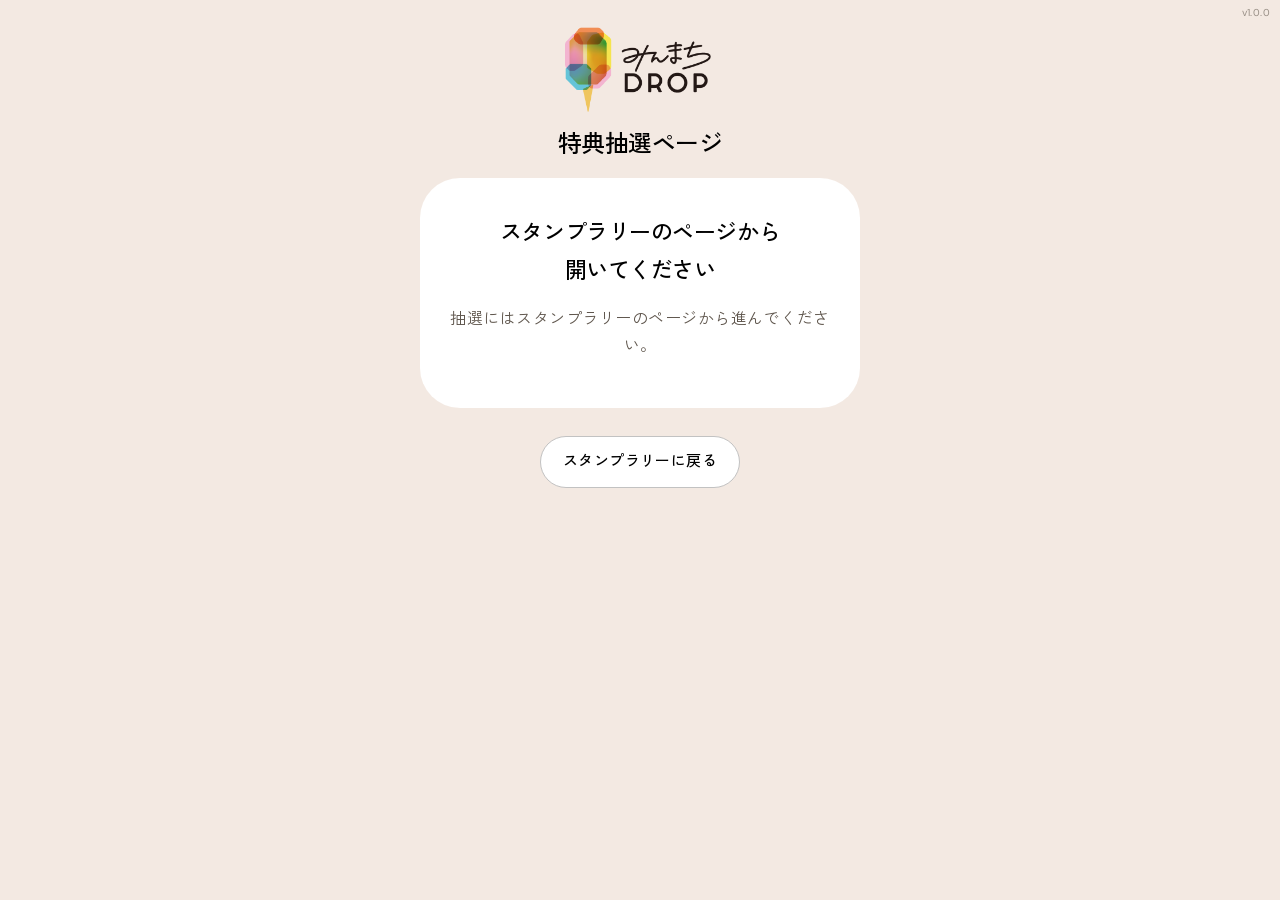
==== commit 0c10e18b: "画面のバージョンを v1.0.0 に（GAS とは別管理）、?v= によるキャッシュ対策、アンケートの □・○ の大きさを固定 画面のバージョン（D-52・D-54） - config.js の AP" ====
--- a/index.html
+++ b/index.html
@@ -10,9 +10,13 @@
   <link rel="preconnect" href="https://fonts.googleapis.com">
   <link rel="preconnect" href="https://fonts.gstatic.com" crossorigin>
   <link rel="stylesheet" href="https://fonts.googleapis.com/css2?family=Chonburi&family=DM+Sans:opsz,wght@9..40,400..800&family=Zen+Kaku+Gothic+New:wght@400;500;700&display=swap">
-  <link rel="stylesheet" href="assets/style.css">
+  <!-- CSS・JS は ?v=<画面のバージョン> 付きで読み込む（キャッシュで古いファイルと混ざらないように）。
+       画面のバージョンを上げるときは、assets/config.js の APP_VERSION と、3つの HTML の ?v= をすべて同じ値に変える（README） -->
+  <link rel="stylesheet" href="assets/style.css?v=v1.0.0">
 </head>
 <body class="lottery lp">
+  <!-- 画面のバージョン（右上。config.js の APP_VERSION） -->
+  <p class="app-version js-app-version" hidden></p>
   <main class="wrap">
     <header class="brand">
       <img class="brand-logo" src="assets/logo.png" alt="みんまちDROP for 中之島" width="262" height="160">
@@ -59,11 +63,10 @@
       <a class="btn js-rally" href="#">スタンプラリーに戻る</a>
     </div>
 
-    <p class="app-version js-app-version" hidden></p>
   </main>
 
-  <script src="assets/config.js"></script>
-  <script src="assets/api.js"></script>
-  <script src="assets/lp.js"></script>
+  <script src="assets/config.js?v=v1.0.0"></script>
+  <script src="assets/api.js?v=v1.0.0"></script>
+  <script src="assets/lp.js?v=v1.0.0"></script>
 </body>
 </html>
--- a/assets/style.css
+++ b/assets/style.css
@@ -790,8 +790,19 @@
 /* アンケート：「その他」の自由記述の入力欄（選んだときだけ出す） */
 .q-other { margin-top: 8px; }
 .q-other[hidden] { display: none; }
-/* バージョン番号（下の端の右寄せ。ボタンや入力欄に重ならないよう、流れの最後に置く） */
-.app-version { margin: 18px 0 0; text-align: right; font-size: 11px; line-height: 1.4; letter-spacing: .04em; color: var(--muted); }
+/* 画面のバージョン（右上。ページの上端に置き、スクロールすると一緒に流れる。ロゴ・見出しは中央なので重ならない） */
+.app-version {
+  position: absolute;
+  top: calc(6px + env(safe-area-inset-top));
+  right: calc(10px + env(safe-area-inset-right));
+  z-index: 5;
+  margin: 0;
+  font-size: 10px;
+  line-height: 1.4;
+  letter-spacing: .04em;
+  color: var(--muted);
+  pointer-events: none;
+}
 .app-version[hidden] { display: none; }
 /* 引換済み：「この画面をスタッフに見せて…」を消したので、「引換済み」と日時の間を詰める */
 #redeemedBox .pill-done { display: block; width: fit-content; margin: 2px auto 0; }
@@ -801,5 +812,41 @@
   .result-msg { font-size: min(24px, 6.2vw); }
   /* 選択肢が長い設問は1列にする（survey.js が q-options-wide を付ける） */
   .q-options-wide { grid-template-columns: 1fr; }
-  .app-version { margin-top: 12px; font-size: 10px; }
-}
+}
+
+/* =====================================================================
+   v1.0.0（画面のバージョン）：アンケートの □・○ の大きさをそろえる
+   ブラウザ任せの描画だと、文の長い行で縮んだり（幅 430px より広いとき）、端末によって選択状態で見え方が変わったりするので、
+   自前で描いて大きさを固定する（縮まない・伸びない）。色は今のアクセント（ブラウン）
+   ===================================================================== */
+:root {
+  --check-white: url("data:image/svg+xml,%3Csvg xmlns='http://www.w3.org/2000/svg' viewBox='0 0 16 16'%3E%3Cpath d='M3.5 8.5l3 3 6-7' fill='none' stroke='%23fff' stroke-width='2.4' stroke-linecap='round' stroke-linejoin='round'/%3E%3C/svg%3E");
+  --opt-box: 18px;
+}
+.opt input[type="checkbox"],
+.opt input[type="radio"] {
+  -webkit-appearance: none;
+  appearance: none;
+  box-sizing: border-box;
+  flex: 0 0 var(--opt-box);
+  width: var(--opt-box);
+  min-width: var(--opt-box);
+  max-width: var(--opt-box);
+  height: var(--opt-box);
+  min-height: var(--opt-box);
+  max-height: var(--opt-box);
+  margin: 0;
+  padding: 0;
+  border: 1.5px solid var(--brown);
+  background: #fff;
+  cursor: pointer;
+}
+.opt input[type="checkbox"] { border-radius: 4px; }
+.opt input[type="radio"] { border-radius: 50%; }
+.opt input[type="checkbox"]:checked { background: var(--brown) var(--check-white) center / 78% no-repeat; }
+.opt input[type="radio"]:checked { background: var(--brown); box-shadow: inset 0 0 0 3px #fff; }
+.opt input:focus-visible { outline: 2px solid var(--brown); outline-offset: 2px; }
+@media (max-width: 430px) {
+  :root { --opt-box: 16px; }
+  .opt input[type="radio"]:checked { box-shadow: inset 0 0 0 2.5px #fff; }
+}
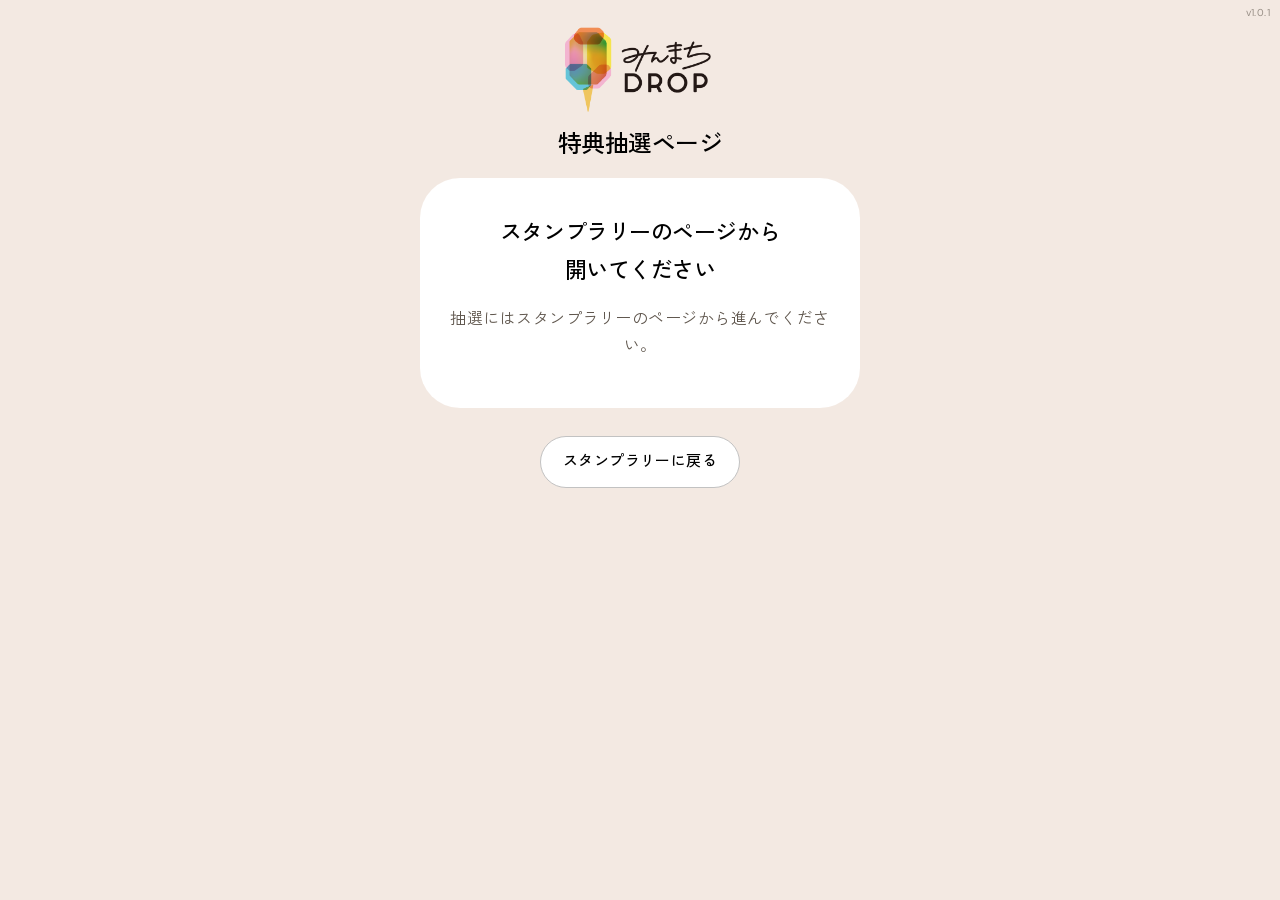
==== commit 83d92ce4: "結果画面の「受け取る」ボタンの下の余白を修正（画面のバージョン v1.0.1） - 空のエラー欄（#redeemError）は、どの幅でも表示しない（高さ・余白を持たない）。   これまではスマホの幅" ====
--- a/index.html
+++ b/index.html
@@ -12,7 +12,7 @@
   <link rel="stylesheet" href="https://fonts.googleapis.com/css2?family=Chonburi&family=DM+Sans:opsz,wght@9..40,400..800&family=Zen+Kaku+Gothic+New:wght@400;500;700&display=swap">
   <!-- CSS・JS は ?v=<画面のバージョン> 付きで読み込む（キャッシュで古いファイルと混ざらないように）。
        画面のバージョンを上げるときは、assets/config.js の APP_VERSION と、3つの HTML の ?v= をすべて同じ値に変える（README） -->
-  <link rel="stylesheet" href="assets/style.css?v=v1.0.0">
+  <link rel="stylesheet" href="assets/style.css?v=v1.0.1">
 </head>
 <body class="lottery lp">
   <!-- 画面のバージョン（右上。config.js の APP_VERSION） -->
@@ -65,8 +65,8 @@
 
   </main>
 
-  <script src="assets/config.js?v=v1.0.0"></script>
-  <script src="assets/api.js?v=v1.0.0"></script>
-  <script src="assets/lp.js?v=v1.0.0"></script>
+  <script src="assets/config.js?v=v1.0.1"></script>
+  <script src="assets/api.js?v=v1.0.1"></script>
+  <script src="assets/lp.js?v=v1.0.1"></script>
 </body>
 </html>
--- a/assets/style.css
+++ b/assets/style.css
@@ -746,7 +746,6 @@
   .result-en-lose { font-size: 26px; }
   .result-card { padding: 14px 18px; }
   #redeemBox > p.small { margin: 4px 0; }
-  .redeem-form .error:empty { display: none; }
   .prize { margin: 0 0 4px; font-size: 21px; line-height: 1.35; }
   .result-card .small { font-size: 12px; line-height: 1.6; }
   .redeem-form { margin: 8px 0 0; gap: 6px; }
@@ -850,3 +849,11 @@
   :root { --opt-box: 16px; }
   .opt input[type="radio"]:checked { box-shadow: inset 0 0 0 2.5px #fff; }
 }
+
+/* =====================================================================
+   v1.0.1（画面のバージョン）：結果画面の「受け取る」ボタンの下の余白
+   エラー欄（#redeemError）は、中身が空のときは表示しない（高さ・余白を持たない）。どの幅でも。
+   エラー文・混雑時の再試行の文言が入ったときは表示され、ボタン → エラー文 → 補足文の間隔は今までどおり
+   （v1.0.0 まではスマホの幅だけ。それより広い幅では空の欄が高さ 1.6em と余白を持ち、ボタンと補足文の間が大きく空いていた）
+   ===================================================================== */
+.redeem-form .error:empty { display: none; }
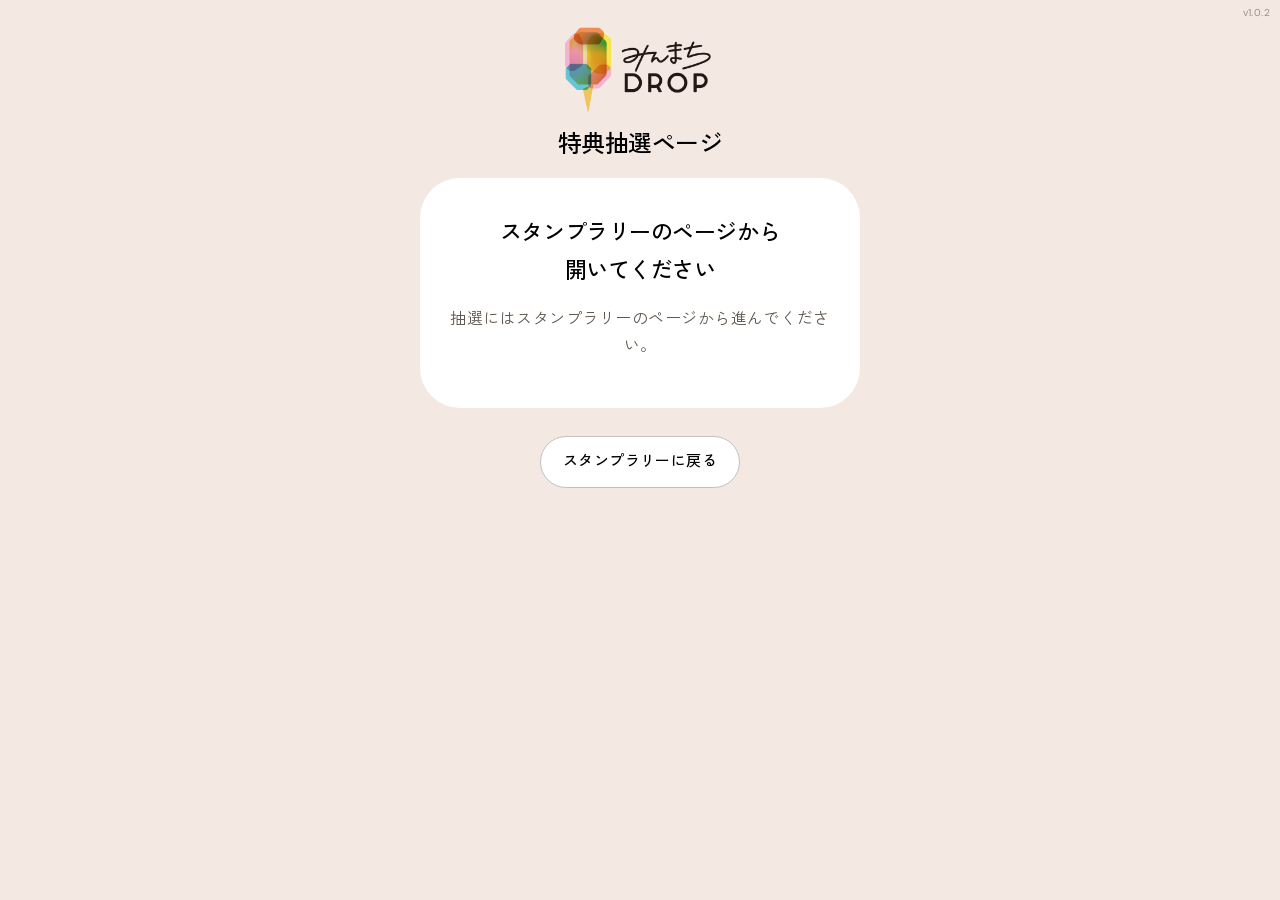
==== commit 30b36bb6: "リリース前の整理：公開する範囲を絞る、README を絞る、受け取りの混雑時の文言の色（画面のバージョン v1.0.2） 公開する範囲（D-57） - 「Claude outputs/」と tools" ====
--- a/index.html
+++ b/index.html
@@ -12,7 +12,7 @@
   <link rel="stylesheet" href="https://fonts.googleapis.com/css2?family=Chonburi&family=DM+Sans:opsz,wght@9..40,400..800&family=Zen+Kaku+Gothic+New:wght@400;500;700&display=swap">
   <!-- CSS・JS は ?v=<画面のバージョン> 付きで読み込む（キャッシュで古いファイルと混ざらないように）。
        画面のバージョンを上げるときは、assets/config.js の APP_VERSION と、3つの HTML の ?v= をすべて同じ値に変える（README） -->
-  <link rel="stylesheet" href="assets/style.css?v=v1.0.1">
+  <link rel="stylesheet" href="assets/style.css?v=v1.0.2">
 </head>
 <body class="lottery lp">
   <!-- 画面のバージョン（右上。config.js の APP_VERSION） -->
@@ -65,8 +65,8 @@
 
   </main>
 
-  <script src="assets/config.js?v=v1.0.1"></script>
-  <script src="assets/api.js?v=v1.0.1"></script>
-  <script src="assets/lp.js?v=v1.0.1"></script>
+  <script src="assets/config.js?v=v1.0.2"></script>
+  <script src="assets/api.js?v=v1.0.2"></script>
+  <script src="assets/lp.js?v=v1.0.2"></script>
 </body>
 </html>
--- a/assets/style.css
+++ b/assets/style.css
@@ -857,3 +857,10 @@
    （v1.0.0 まではスマホの幅だけ。それより広い幅では空の欄が高さ 1.6em と余白を持ち、ボタンと補足文の間が大きく空いていた）
    ===================================================================== */
 .redeem-form .error:empty { display: none; }
+
+/* =====================================================================
+   v1.0.2（画面のバージョン）：受け取りの混雑時の再試行の文言は、エラーの赤字ではなく、
+   抽選中の再試行の文言（#drawingNote の .muted）と同じ落ち着いた色にする（lottery.js が .is-retry を付ける）。
+   パスワード違いなどのエラーは今の赤字のまま。並び・間隔はエラーと同じ
+   ===================================================================== */
+.redeem-form .error.is-retry { color: var(--brown); }
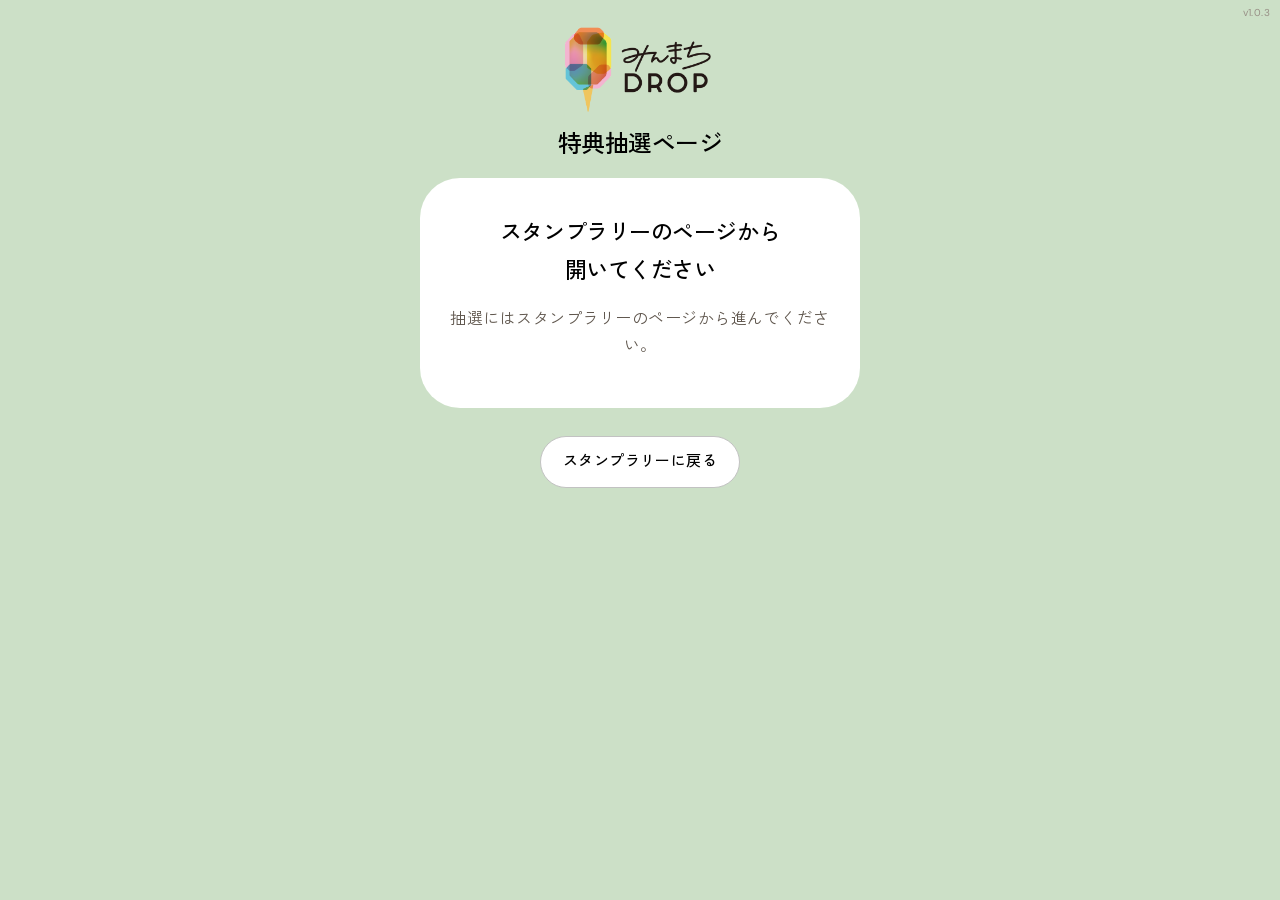
==== commit 22ef0998: "画面全体の背景色を config.js の BG_COLOR で切り替え（画面のバージョン v1.0.3） 背景色（D-61） - config.js に BG_COLOR を追加（今は #CCE0C" ====
--- a/index.html
+++ b/index.html
@@ -12,7 +12,10 @@
   <link rel="stylesheet" href="https://fonts.googleapis.com/css2?family=Chonburi&family=DM+Sans:opsz,wght@9..40,400..800&family=Zen+Kaku+Gothic+New:wght@400;500;700&display=swap">
   <!-- CSS・JS は ?v=<画面のバージョン> 付きで読み込む（キャッシュで古いファイルと混ざらないように）。
        画面のバージョンを上げるときは、assets/config.js の APP_VERSION と、3つの HTML の ?v= をすべて同じ値に変える（README） -->
-  <link rel="stylesheet" href="assets/style.css?v=v1.0.2">
+  <link rel="stylesheet" href="assets/style.css?v=v1.0.3">
+  <!-- 背景色（config.js の BG_COLOR）は、ページを描く前に当てる（theme.js。ベージュが一瞬見えないように） -->
+  <script src="assets/config.js?v=v1.0.3"></script>
+  <script src="assets/theme.js?v=v1.0.3"></script>
 </head>
 <body class="lottery lp">
   <!-- 画面のバージョン（右上。config.js の APP_VERSION） -->
@@ -65,8 +68,7 @@
 
   </main>
 
-  <script src="assets/config.js?v=v1.0.2"></script>
-  <script src="assets/api.js?v=v1.0.2"></script>
-  <script src="assets/lp.js?v=v1.0.2"></script>
+  <script src="assets/api.js?v=v1.0.3"></script>
+  <script src="assets/lp.js?v=v1.0.3"></script>
 </body>
 </html>
--- a/assets/style.css
+++ b/assets/style.css
@@ -4,6 +4,7 @@
 
 :root {
   --bg: #F3E9E2;
+  --page-bg: #F3E9E2; /* 画面全体の背景（body だけが使う）。config.js の BG_COLOR が正しい形式なら theme.js が上書きする。既定（フォールバック）はベージュ */
   --surface: #FFFFFF;
   --ink: #000000;
   --ink-2: #3D3D3D;
@@ -34,7 +35,7 @@
 html, body { margin: 0; }
 
 body {
-  background: var(--bg);
+  background: var(--page-bg, #F3E9E2);
   color: var(--ink);
   font-family: var(--font);
   font-size: 16px;
@@ -864,3 +865,15 @@
    パスワード違いなどのエラーは今の赤字のまま。並び・間隔はエラーと同じ
    ===================================================================== */
 .redeem-form .error.is-retry { color: var(--brown); }
+
+/* =====================================================================
+   v1.0.3：背景色を変えても読みやすく・なじむように
+   ===================================================================== */
+/* LP のボタンの下の補足文は、背景色に関係なく読めるようブラウンに（文言は変えない。アンケートの .note はカードの中なので今のまま） */
+.lp .note { color: var(--brown); }
+/* 押せないボタンは、塗り・枠とも白の半透明にして、どの背景色でもなじむようにする（文字の薄さ・丸い矢印は今のまま）。
+   押せるボタンは白の塗り・グレーの枠・黒の文字・ブラウンの矢印なので見分けがつく */
+.tier:disabled {
+  background: rgba(255, 255, 255, .45);
+  border-color: rgba(255, 255, 255, .8);
+}
